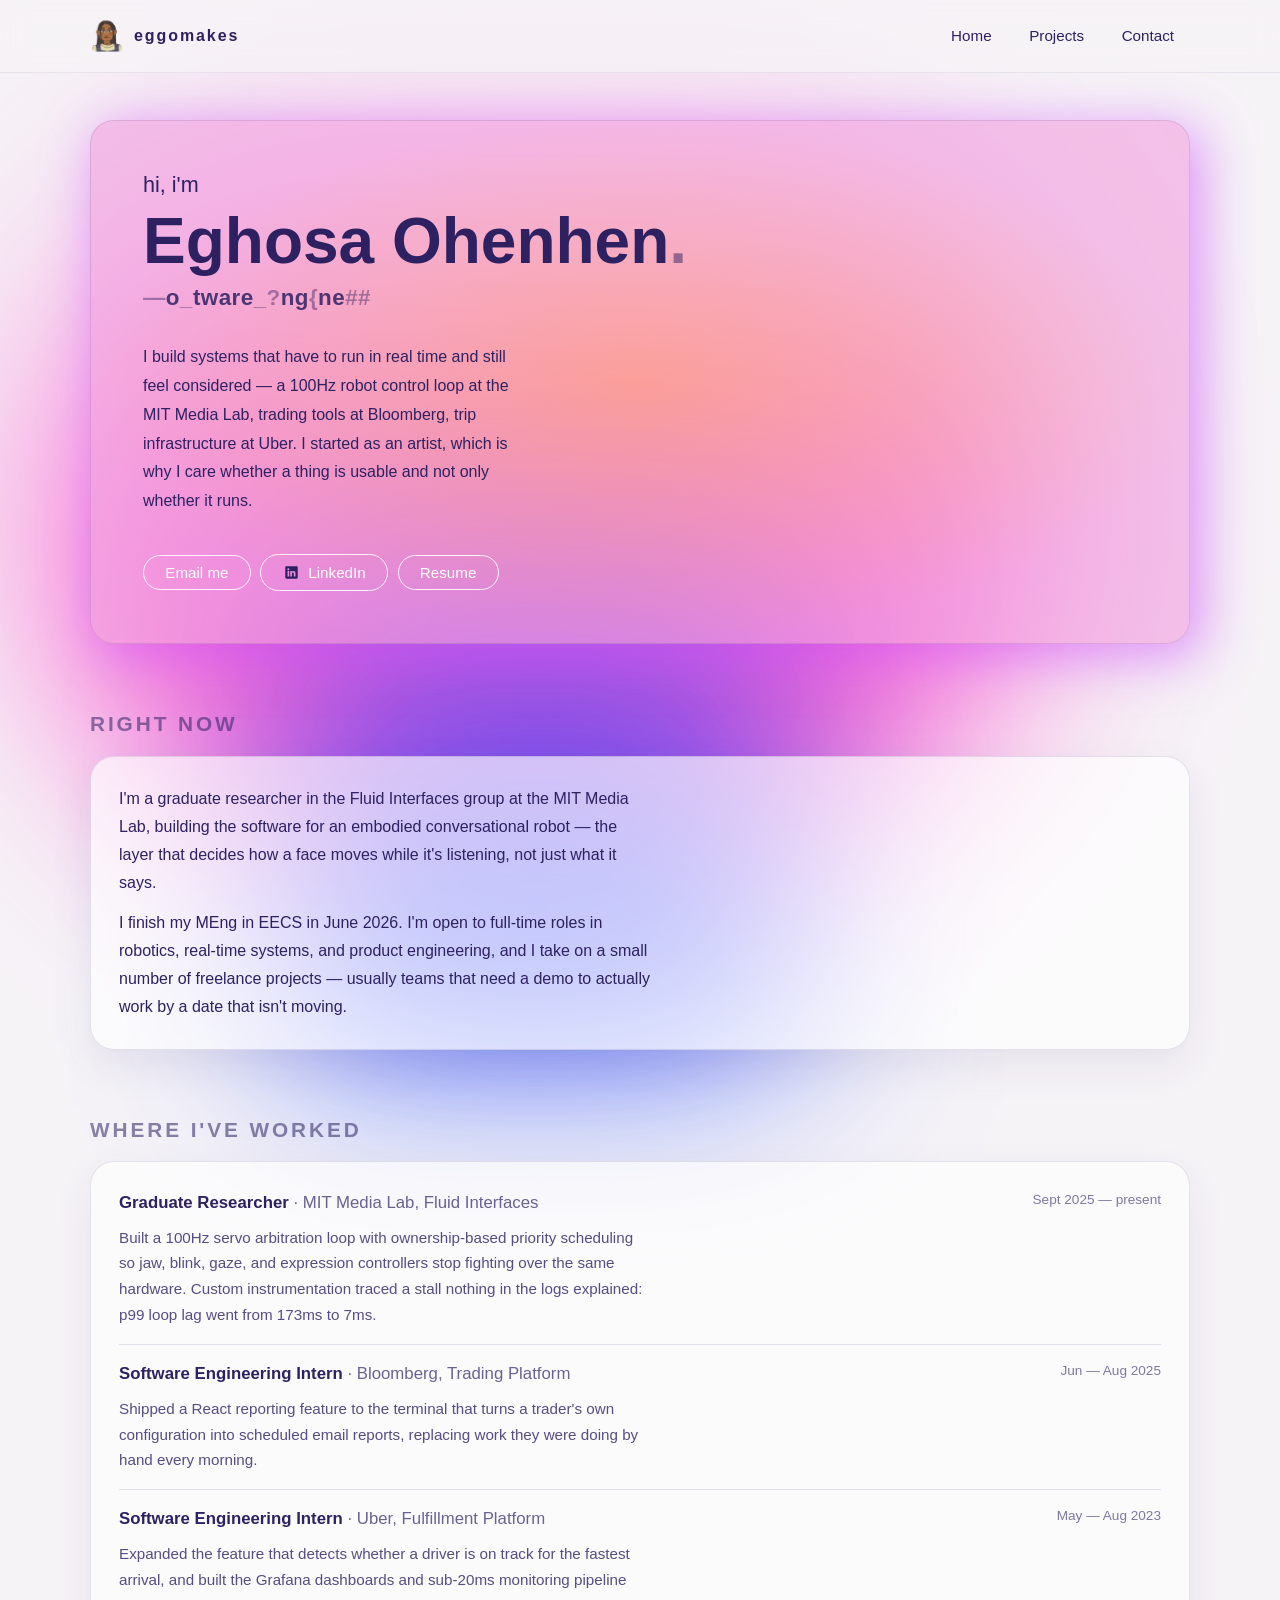
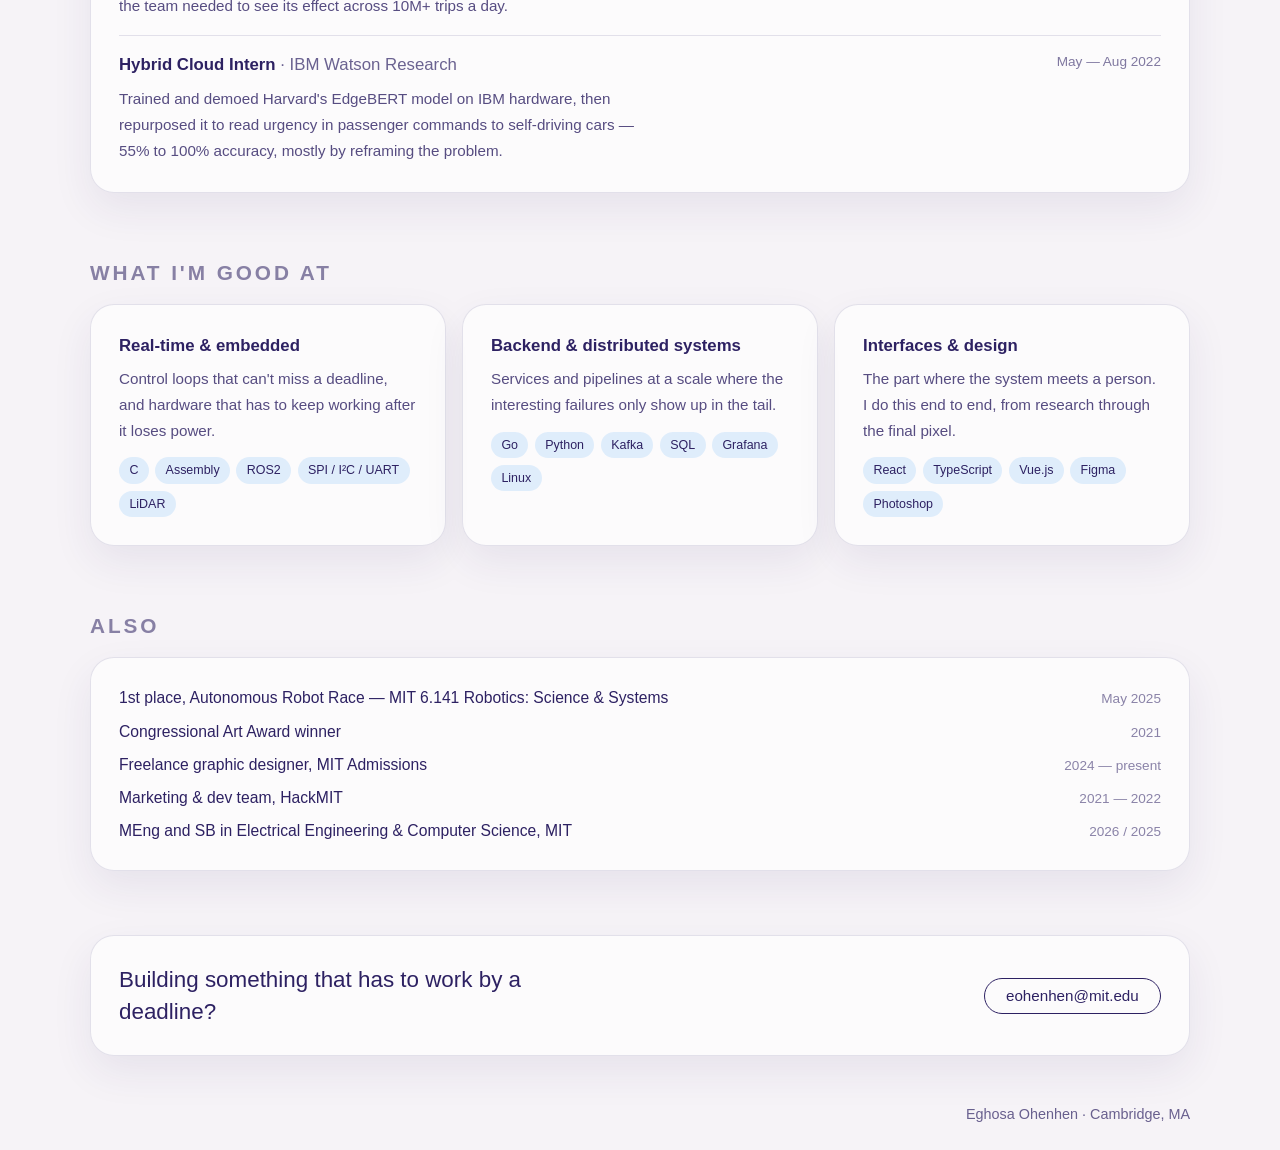
==== src/index.html @ 1867fb24 "Initial commit" ====
<!DOCTYPE html>
<html lang="en">
  <head>
    <meta charset="utf-8" />
    <title>Eghosa Ohenhen — Software Engineer</title>
    <link rel="icon" href="assets/images/icon.svg" />
    <meta name="viewport" content="width=device-width, initial-scale=1" />
    <meta
      name="description"
      content="Eghosa Ohenhen — MIT EECS '26. Real-time robotics at the MIT Media Lab, distributed systems at Bloomberg and Uber, and a design background that predates all of it."
    />
    <link rel="stylesheet" href="assets/css/main.css" />
  </head>
  <body>
    <div class="bg-accent-shape">
      <div class="bg-circle"></div>
      <div class="bg-rect"></div>
    </div>

    <nav class="navbar">
      <div class="nav-container">
        <a href="index.html" class="nav-logo" aria-label="Go to home page">
          <img src="assets/images/icon.svg" alt="" />
          <span>eggomakes</span>
        </a>
        <ul class="nav-menu">
          <li class="nav-item"><a href="index.html" class="nav-link">Home</a></li>
          <li class="nav-item"><a href="projects.html" class="nav-link">Projects</a></li>
          <li class="nav-item"><a href="#contact" class="nav-link">Contact</a></li>
        </ul>
        <button class="nav-toggle" type="button" aria-label="Toggle navigation">
          <span class="bar"></span>
          <span class="bar"></span>
          <span class="bar"></span>
        </button>
      </div>
    </nav>

    <main class="page">
      <!-- ============================ HERO ============================ -->
      <header class="callout-bg hero">
        <div class="prefix">hi, i'm</div>
        <div class="title"><b>Eghosa Ohenhen</b><b class="emp">.</b></div>

        <!-- textscrambler.js targets .roles and cycles the phrase list -->
        <span class="roles">Software Engineer</span>

        <p class="hero__lede">
          I build systems that have to run in real time and still feel considered — a
          100Hz robot control loop at the MIT Media Lab, trading tools at Bloomberg,
          trip infrastructure at Uber. I started as an artist, which is why I care
          whether a thing is usable and not only whether it runs.
        </p>

        <div class="actions">
          <a class="btn" href="mailto:eohenhen@mit.edu">Email me</a>
          <a class="btn" href="https://www.linkedin.com/in/eghosa-ohenhen-010925201/" target="_blank" rel="noopener">
            <img src="assets/images/linkedin.svg" alt="" />
            LinkedIn
          </a>
          <!-- Drop your PDF at this path, or delete this button until you have one. -->
          <a class="btn" href="assets/eghosa-ohenhen-resume.pdf" target="_blank" rel="noopener">Resume</a>
          <!-- Add GitHub here once the profile is tidy:
          <a class="btn" href="https://github.com/YOURHANDLE" target="_blank" rel="noopener">GitHub</a>
          -->
        </div>
      </header>

      <!-- ============================ NOW ============================= -->
      <section>
        <h2 class="section__title">Right now</h2>
        <div class="panel now">
          <p>
            I'm a graduate researcher in the Fluid Interfaces group at the MIT Media
            Lab, building the software for an embodied conversational robot — the layer
            that decides how a face moves while it's listening, not just what it says.
          </p>
          <p>
            I finish my MEng in EECS in June 2026. I'm open to full-time roles in
            robotics, real-time systems, and product engineering, and I take on a small
            number of freelance projects — usually teams that need a demo to actually
            work by a date that isn't moving.
          </p>
        </div>
      </section>

      <!-- ========================= EXPERIENCE ========================= -->
      <section>
        <h2 class="section__title">Where I've worked</h2>
        <div class="panel roles-list">
          <article class="role">
            <h3 class="role__title">
              Graduate Researcher <span class="role__org">· MIT Media Lab, Fluid Interfaces</span>
            </h3>
            <div class="role__date">Sept 2025 — present</div>
            <p class="role__note">
              Built a 100Hz servo arbitration loop with ownership-based priority
              scheduling so jaw, blink, gaze, and expression controllers stop fighting
              over the same hardware. Custom instrumentation traced a stall nothing in
              the logs explained: p99 loop lag went from 173ms to 7ms.
            </p>
          </article>

          <article class="role">
            <h3 class="role__title">
              Software Engineering Intern <span class="role__org">· Bloomberg, Trading Platform</span>
            </h3>
            <div class="role__date">Jun — Aug 2025</div>
            <p class="role__note">
              Shipped a React reporting feature to the terminal that turns a trader's own
              configuration into scheduled email reports, replacing work they were doing
              by hand every morning.
            </p>
          </article>

          <article class="role">
            <h3 class="role__title">
              Software Engineering Intern <span class="role__org">· Uber, Fulfillment Platform</span>
            </h3>
            <div class="role__date">May — Aug 2023</div>
            <p class="role__note">
              Expanded the feature that detects whether a driver is on track for the
              fastest arrival, and built the Grafana dashboards and sub-20ms monitoring
              pipeline the team needed to see its effect across 10M+ trips a day.
            </p>
          </article>

          <article class="role">
            <h3 class="role__title">
              Hybrid Cloud Intern <span class="role__org">· IBM Watson Research</span>
            </h3>
            <div class="role__date">May — Aug 2022</div>
            <p class="role__note">
              Trained and demoed Harvard's EdgeBERT model on IBM hardware, then
              repurposed it to read urgency in passenger commands to self-driving cars —
              55% to 100% accuracy, mostly by reframing the problem.
            </p>
          </article>
        </div>
      </section>

      <!-- =========================== SKILLS =========================== -->
      <section>
        <h2 class="section__title">What I'm good at</h2>
        <div class="skills">
          <div class="panel skill">
            <h3>Real-time &amp; embedded</h3>
            <p>
              Control loops that can't miss a deadline, and hardware that has to keep
              working after it loses power.
            </p>
            <div class="tags">
              <span class="tag">C</span><span class="tag">Assembly</span>
              <span class="tag">ROS2</span><span class="tag">SPI / I²C / UART</span>
              <span class="tag">LiDAR</span>
            </div>
          </div>

          <div class="panel skill">
            <h3>Backend &amp; distributed systems</h3>
            <p>
              Services and pipelines at a scale where the interesting failures only show
              up in the tail.
            </p>
            <div class="tags">
              <span class="tag">Go</span><span class="tag">Python</span>
              <span class="tag">Kafka</span><span class="tag">SQL</span>
              <span class="tag">Grafana</span><span class="tag">Linux</span>
            </div>
          </div>

          <div class="panel skill">
            <h3>Interfaces &amp; design</h3>
            <p>
              The part where the system meets a person. I do this end to end, from
              research through the final pixel.
            </p>
            <div class="tags">
              <span class="tag">React</span><span class="tag">TypeScript</span>
              <span class="tag">Vue.js</span><span class="tag">Figma</span>
              <span class="tag">Photoshop</span>
            </div>
          </div>
        </div>
      </section>

      <!-- =========================== HONORS =========================== -->
      <section>
        <h2 class="section__title">Also</h2>
        <div class="panel">
          <ul class="honors">
            <li>
              1st place, Autonomous Robot Race — MIT 6.141 Robotics: Science &amp; Systems
              <span>May 2025</span>
            </li>
            <li>Congressional Art Award winner <span>2021</span></li>
            <li>Freelance graphic designer, MIT Admissions <span>2024 — present</span></li>
            <li>Marketing &amp; dev team, HackMIT <span>2021 — 2022</span></li>
            <li>
              MEng and SB in Electrical Engineering &amp; Computer Science, MIT
              <span>2026 / 2025</span>
            </li>
          </ul>
        </div>
      </section>

      <!-- ============================ CTA ============================= -->
      <section id="contact">
        <div class="panel cta">
          <p>Building something that has to work by a deadline?</p>
          <a class="btn btn--ink" href="mailto:eohenhen@mit.edu">eohenhen@mit.edu</a>
        </div>
      </section>
    </main>

    <footer>
      <maintxt>Eghosa Ohenhen · Cambridge, MA</maintxt>
    </footer>

    <!-- Cycles the role line in the hero. Safe to delete if you'd rather
         the line stayed static — nothing else depends on it. -->
    <script src="assets/js/textscrambler.js"></script>

    <script>
      const navToggle = document.querySelector(".nav-toggle");
      const navMenu = document.querySelector(".nav-menu");

      navToggle.addEventListener("click", () => {
        navToggle.classList.toggle("active");
        navMenu.classList.toggle("active");
      });

      document.querySelectorAll(".nav-link").forEach((link) =>
        link.addEventListener("click", () => {
          navToggle.classList.remove("active");
          navMenu.classList.remove("active");
        })
      );
    </script>
  </body>
</html>
---- src/assets/css/main.css ----
/* =====================================================================
   eggomakes — main.css

   1.  Tokens
   2.  Base
   3.  Background accent
   4.  Navbar
   5.  Layout
   6.  Components — buttons, panels, tags, section titles
   7.  Home page
   8.  Projects page — carousel, cards, modal
   9.  Footer
   10. Responsive
   11. LEGACY — HTMAA week pages only. Delete when those pages go.
   ===================================================================== */

/* ---------------------------------------------------------------------
   1. Tokens
   --------------------------------------------------------------------- */
:root {
  --text-color: #2d2162;
  --bg-color: #f6f3f7;
  --surface-border: rgba(45, 33, 98, 0.12);
  --shadow-color: rgba(203, 72, 251, 0.24);

  --panel-bg: rgba(255, 255, 255, 0.65);
  --tag-bg: rgba(19, 137, 235, 0.12);
  --shadow-card: 0 1rem 2.5rem rgba(45, 33, 98, 0.08);
  --shadow-card-hover: 0 1.5rem 3rem rgba(45, 33, 98, 0.16);

  --radius: 1.5rem;
  --radius-pill: 999px;
  --nav-height: 4.5rem;
  --content-width: 1100px;
}

/* ---------------------------------------------------------------------
   2. Base
   --------------------------------------------------------------------- */
*,
*::before,
*::after {
  box-sizing: border-box;
}

html {
  scroll-behavior: smooth;
}

body {
  margin: 0;
  min-width: 320px;
  min-height: 100vh;
  display: flex;
  flex-direction: column;
  background: var(--bg-color);
  color: var(--text-color);
  font-family: "Inter", "Helvetica Neue", Arial, sans-serif;
  line-height: 1.5;
  padding-top: var(--nav-height);
  overflow-x: hidden;
}

a {
  color: inherit;
  text-decoration: none;
}

ul {
  margin: 0;
  padding: 0;
  list-style: none;
}

img {
  display: block;
  max-width: 100%;
}

b,
strong {
  color: var(--text-color);
  font-weight: 700;
}

maintxt {
  display: block;
}

/* Scramble character mid-transition. Used by textscrambler.js. */
.dud {
  opacity: 50%;
}

/* ---------------------------------------------------------------------
   3. Background accent
   --------------------------------------------------------------------- */
.bg-accent-shape {
  position: fixed;
  width: 64.625rem;
  height: 63.875rem;
  left: 1.25rem;
  top: 1.3125rem;
  z-index: -1;
  pointer-events: none;
}

.bg-circle,
.bg-rect {
  position: absolute;
  filter: blur(6.25rem);
}

.bg-circle {
  width: 100%;
  height: 87.42%;
  inset: 0 0 12.58% 0;
  border-radius: 50%;
  background: linear-gradient(180deg, rgba(0, 194, 255, 0) 0%, rgba(255, 41, 195, 1) 100%);
}

.bg-rect {
  width: 48.05%;
  height: 59.59%;
  top: 40.41%;
  right: 25.98%;
  bottom: 0;
  left: 25.98%;
  background: linear-gradient(180deg, rgba(24, 75, 255, 0) 0%, rgba(23, 74, 255, 1) 100%);
}

/* ---------------------------------------------------------------------
   4. Navbar
   --------------------------------------------------------------------- */
.navbar {
  position: fixed;
  top: 0;
  left: 0;
  right: 0;
  z-index: 1000;
  backdrop-filter: blur(14px);
  background: rgba(246, 243, 247, 0.68);
  border-bottom: 1px solid rgba(45, 33, 98, 0.08);
}

.nav-container {
  width: min(var(--content-width), calc(100% - 2rem));
  min-height: var(--nav-height);
  margin: 0 auto;
  display: flex;
  align-items: center;
  justify-content: space-between;
  gap: 1rem;
}

.nav-logo {
  display: flex;
  align-items: center;
  gap: 0.75rem;
  font-size: 1rem;
  font-weight: 700;
  letter-spacing: 0.12em;
  text-transform: lowercase;
}

.nav-logo img {
  width: 2rem;
  height: 2rem;
}

.nav-menu {
  display: flex;
  align-items: center;
  gap: 0.35rem;
}

.nav-link {
  display: block;
  padding: 0.7rem 1rem;
  border-radius: var(--radius-pill);
  font-size: 0.95rem;
  transition: background-color 0.2s ease, transform 0.2s ease;
}

.nav-link:hover,
.nav-link:focus-visible {
  background: rgba(45, 33, 98, 0.08);
  transform: translateY(-1px);
}

.nav-toggle {
  display: none;
  flex-direction: column;
  justify-content: center;
  gap: 0.3rem;
  padding: 0.2rem;
  border: 0;
  background: transparent;
  cursor: pointer;
}

.nav-toggle .bar {
  width: 1.5rem;
  height: 0.16rem;
  border-radius: var(--radius-pill);
  background: var(--text-color);
  transition: transform 0.2s ease, opacity 0.2s ease;
}

/* ---------------------------------------------------------------------
   5. Layout
   --------------------------------------------------------------------- */
.page {
  width: min(var(--content-width), calc(100% - 2rem));
  margin: 0 auto;
  display: flex;
  flex-direction: column;
  gap: clamp(2.5rem, 6vw, 4rem);
  padding: clamp(1.5rem, 5vw, 3rem) 0 3rem;
}

/* ---------------------------------------------------------------------
   6. Components
   --------------------------------------------------------------------- */

/* --- the big gradient card. Shared with the legacy pages. ------------ */
.callout-bg {
  width: min(48rem, 100%);
  min-height: 20rem;
  display: flex;
  flex-direction: column;
  align-items: flex-start;
  justify-content: center;
  gap: 0.6rem;
  padding: clamp(1.75rem, 5vw, 3.25rem);
  border: 1px solid var(--surface-border);
  border-radius: var(--radius);
  background: radial-gradient(
    closest-side,
    rgba(255, 159, 104, 0.6) 0%,
    rgba(241, 159, 223, 0.6) 100%
  );
  box-shadow: 0.625rem 0.625rem 3.125rem 0.3125rem rgba(203, 72, 251, 0.5);
  font-size: clamp(2rem, 5vw, 4rem);
  line-height: 1.1;
}

.callout-bg sub {
  font-size: clamp(1rem, 2vw, 1.35rem);
  opacity: 0.5;
}

.callout-bg p {
  font-size: clamp(0.7rem, 1.5vw, 1rem);
  line-height: 1.8;
}

.callout-bg .prefix {
  font-size: clamp(1rem, 2vw, 1.35rem);
}

.callout-bg .title {
  font-weight: bold;
  padding: 0;
}

.callout-bg .title .emp {
  opacity: 50%;
}

/* --- buttons --------------------------------------------------------- */

/* On the gradient card: white outline, fills white on hover. */
.btn {
  display: inline-flex;
  align-items: center;
  gap: 0.5rem;
  padding: 0.6em 1.4em;
  border: 1px solid rgba(255, 255, 255, 0.9);
  border-radius: 2rem;
  color: #fff;
  font-size: 0.95rem;
  line-height: 1;
  transition: background-color 0.25s ease, color 0.25s ease;
}

.btn:hover,
.btn:focus-visible {
  background: #fff;
  color: var(--text-color);
}

.btn img {
  width: 1.1rem;
  height: 1.1rem;
}

/* On a light panel: ink outline, fills ink on hover. */
.btn--ink {
  border-color: var(--text-color);
  color: var(--text-color);
}

.btn--ink:hover,
.btn--ink:focus-visible {
  background: var(--text-color);
  color: var(--bg-color);
}

/* --- panels, tags, section titles ------------------------------------ */
.panel {
  padding: clamp(1.25rem, 3vw, 1.75rem);
  border: 1px solid var(--surface-border);
  border-radius: var(--radius);
  background: var(--panel-bg);
  box-shadow: var(--shadow-card);
}

.section__title {
  margin: 0 0 1rem;
  font-size: clamp(1.1rem, 2vw, 1.3rem);
  font-weight: 700;
  letter-spacing: 0.14em;
  text-transform: uppercase;
  opacity: 0.55;
}

.tags {
  display: flex;
  flex-wrap: wrap;
  gap: 0.4rem;
}

.tag {
  padding: 0.25rem 0.65rem;
  border-radius: var(--radius-pill);
  background: var(--tag-bg);
  font-size: 0.78rem;
}

/* ---------------------------------------------------------------------
   7. Home page
   --------------------------------------------------------------------- */
.hero {
  width: 100%;
  max-width: none;
}

.hero .roles {
  display: block;
  min-height: 1.4em;
  font-size: clamp(1rem, 2.2vw, 1.4rem);
  font-weight: 700;
  letter-spacing: 0.02em;
  opacity: 0.85;
}

.hero__lede {
  max-width: 44ch;
}

.actions {
  display: flex;
  flex-wrap: wrap;
  align-items: center;
  gap: 0.6rem;
  margin-top: 0.75rem;
  font-size: 1rem;
}

.now p {
  margin: 0 0 0.75rem;
  line-height: 1.75;
  max-width: 60ch;
}

.now p:last-child {
  margin-bottom: 0;
}

/* --- experience ------------------------------------------------------ */
.roles-list {
  display: flex;
  flex-direction: column;
}

.role {
  display: grid;
  grid-template-columns: 1fr auto;
  gap: 0.25rem 1rem;
  padding: 1rem 0;
  border-bottom: 1px solid var(--surface-border);
}

.role:first-child {
  padding-top: 0;
}

.role:last-child {
  border-bottom: 0;
  padding-bottom: 0;
}

.role__title {
  margin: 0;
  font-size: 1.05rem;
  font-weight: 700;
}

.role__org {
  font-weight: 400;
  opacity: 0.7;
}

.role__date {
  font-size: 0.85rem;
  opacity: 0.6;
  white-space: nowrap;
}

.role__note {
  grid-column: 1 / -1;
  margin: 0.35rem 0 0;
  font-size: 0.95rem;
  line-height: 1.7;
  opacity: 0.8;
  max-width: 62ch;
}

/* --- skills ---------------------------------------------------------- */
.skills {
  display: grid;
  grid-template-columns: repeat(auto-fit, minmax(15rem, 1fr));
  gap: 1rem;
}

.skill h3 {
  margin: 0 0 0.5rem;
  font-size: 1.05rem;
}

.skill p {
  margin: 0 0 0.85rem;
  font-size: 0.95rem;
  line-height: 1.7;
  opacity: 0.8;
}

/* --- honors ---------------------------------------------------------- */
.honors {
  display: flex;
  flex-direction: column;
  gap: 0.6rem;
}

.honors li {
  display: flex;
  flex-wrap: wrap;
  align-items: baseline;
  justify-content: space-between;
  gap: 0.5rem 1rem;
  font-size: 0.98rem;
}

.honors span {
  font-size: 0.85rem;
  opacity: 0.55;
}

/* --- closing CTA ----------------------------------------------------- */
.cta {
  display: flex;
  flex-wrap: wrap;
  align-items: center;
  justify-content: space-between;
  gap: 1rem;
}

.cta p {
  margin: 0;
  font-size: clamp(1.1rem, 2.5vw, 1.4rem);
  max-width: 34ch;
  line-height: 1.4;
}

/* ---------------------------------------------------------------------
   8. Projects page
   --------------------------------------------------------------------- */
.page-header h1 {
  margin: 0;
  font-size: clamp(2rem, 5vw, 3.5rem);
}

.page-header p {
  margin: 0.5rem 0 0;
  opacity: 0.75;
  max-width: 42rem;
  line-height: 1.7;
}

/* --- carousel: a scroll-snap strip. Arrows just scroll it. ----------- */
.carousel {
  position: relative;
}

.carousel__track {
  display: flex;
  gap: 1rem;
  overflow-x: auto;
  scroll-snap-type: x mandatory;
  scroll-padding: 0 0.25rem;
  padding: 0.5rem 0.25rem 1.25rem;
  scrollbar-width: none;
}

.carousel__track::-webkit-scrollbar {
  display: none;
}

.carousel__nav {
  position: absolute;
  top: 40%;
  z-index: 2;
  display: grid;
  place-items: center;
  width: 2.75rem;
  height: 2.75rem;
  border: 1px solid var(--surface-border);
  border-radius: var(--radius-pill);
  background: rgba(246, 243, 247, 0.85);
  backdrop-filter: blur(10px);
  color: var(--text-color);
  box-shadow: 0 0.5rem 1.5rem rgba(45, 33, 98, 0.14);
  cursor: pointer;
  transition: transform 0.2s ease, opacity 0.2s ease;
}

.carousel__nav:hover {
  transform: scale(1.08);
}

.carousel__nav[disabled] {
  opacity: 0;
  pointer-events: none;
}

.carousel__nav--prev {
  left: -1.25rem;
}

.carousel__nav--next {
  right: -1.25rem;
}

/* --- card ------------------------------------------------------------ */
.card {
  flex: 0 0 clamp(15rem, 78vw, 19rem);
  scroll-snap-align: start;
  display: flex;
  flex-direction: column;
  text-align: left;
  padding: 0;
  border: 1px solid var(--surface-border);
  border-radius: var(--radius);
  background: rgba(255, 255, 255, 0.72);
  box-shadow: var(--shadow-card);
  color: inherit;
  font: inherit;
  overflow: hidden;
  cursor: pointer;
  transition: transform 0.2s ease, box-shadow 0.2s ease;
}

.card:hover,
.card:focus-visible {
  transform: translateY(-4px);
  box-shadow: var(--shadow-card-hover);
}

.card__media {
  position: relative;
  aspect-ratio: 4 / 3;
  background: radial-gradient(
    circle at 30% 20%,
    rgba(255, 159, 104, 0.55) 0%,
    rgba(241, 159, 223, 0.4) 55%,
    rgba(255, 255, 255, 0) 100%
  );
}

.card__media img {
  width: 100%;
  height: 100%;
  object-fit: cover;
}

.card__badge {
  position: absolute;
  left: 0.75rem;
  bottom: 0.75rem;
  max-width: calc(100% - 1.5rem);
  padding: 0.3rem 0.7rem;
  border-radius: var(--radius-pill);
  background: rgba(246, 243, 247, 0.9);
  backdrop-filter: blur(8px);
  font-size: 0.7rem;
  font-weight: 700;
  letter-spacing: 0.08em;
  text-transform: uppercase;
}

.card__body {
  display: flex;
  flex-direction: column;
  gap: 0.6rem;
  padding: 1rem 1.15rem 1.25rem;
}

.card__title {
  margin: 0;
  font-size: 1.2rem;
  line-height: 1.25;
}

/* The one number worth putting on the card face. */
.card__metric {
  font-size: 0.85rem;
  opacity: 0.7;
}

.card .tags {
  margin-top: auto;
}

/* --- modal: native <dialog>, so Esc and focus trapping come free ----- */
.modal {
  width: min(38rem, calc(100% - 2rem));
  padding: 0;
  border: 1px solid var(--surface-border);
  border-radius: var(--radius);
  background: var(--bg-color);
  color: var(--text-color);
  box-shadow: 0 2rem 4rem rgba(45, 33, 98, 0.25);
}

.modal::backdrop {
  background: rgba(45, 33, 98, 0.35);
  backdrop-filter: blur(6px);
}

.modal__media {
  aspect-ratio: 16 / 9;
  background: radial-gradient(
    circle at 30% 20%,
    rgba(255, 159, 104, 0.55) 0%,
    rgba(241, 159, 223, 0.4) 55%,
    rgba(255, 255, 255, 0) 100%
  );
}

.modal__media img {
  width: 100%;
  height: 100%;
  object-fit: cover;
}

.modal__body {
  padding: 1.5rem;
}

.modal__badge {
  font-size: 0.72rem;
  font-weight: 700;
  letter-spacing: 0.08em;
  text-transform: uppercase;
  opacity: 0.6;
}

.modal__title {
  margin: 0.35rem 0 0.75rem;
  font-size: clamp(1.5rem, 4vw, 2rem);
  line-height: 1.15;
}

.modal__blurb {
  margin: 0 0 1.25rem;
  line-height: 1.7;
  opacity: 0.85;
}

.modal__footer {
  display: flex;
  flex-wrap: wrap;
  align-items: center;
  justify-content: space-between;
  gap: 1rem;
}

.modal__close {
  position: absolute;
  top: 0.75rem;
  right: 0.75rem;
  width: 2.25rem;
  height: 2.25rem;
  display: grid;
  place-items: center;
  border: 0;
  border-radius: var(--radius-pill);
  background: rgba(246, 243, 247, 0.9);
  color: var(--text-color);
  font-size: 1.1rem;
  cursor: pointer;
}

[hidden] {
  display: none !important;
}

/* ---------------------------------------------------------------------
   9. Footer
   --------------------------------------------------------------------- */
footer {
  width: min(var(--content-width), calc(100% - 2rem));
  margin: 0 auto;
  padding: 0 0 1.5rem;
  text-align: right;
  font-size: 0.9rem;
  opacity: 0.7;
}

/* ---------------------------------------------------------------------
   10. Responsive
   --------------------------------------------------------------------- */
@media (max-width: 768px) {
  :root {
    --nav-height: 4rem;
  }

  .nav-toggle {
    display: flex;
  }

  .nav-menu {
    position: absolute;
    top: 100%;
    left: 1rem;
    right: 1rem;
    display: none;
    flex-direction: column;
    align-items: stretch;
    gap: 0.25rem;
    padding: 0.75rem;
    border: 1px solid var(--surface-border);
    border-radius: 1rem;
    background: rgba(246, 243, 247, 0.96);
    box-shadow: 0 1rem 2rem rgba(45, 33, 98, 0.12);
  }

  .nav-menu.active {
    display: flex;
  }

  .nav-link {
    padding: 0.85rem 1rem;
  }

  .nav-toggle.active .bar:nth-child(1) {
    transform: translateY(0.46rem) rotate(45deg);
  }

  .nav-toggle.active .bar:nth-child(2) {
    opacity: 0;
  }

  .nav-toggle.active .bar:nth-child(3) {
    transform: translateY(-0.46rem) rotate(-45deg);
  }

  .page {
    width: calc(100% - 1.5rem);
  }

  .callout-bg {
    min-height: auto;
    border-radius: 1.2rem;
    font-size: clamp(1.8rem, 9vw, 3rem);
  }

  .role {
    grid-template-columns: 1fr;
  }

  .role__date {
    order: -1;
  }

  .carousel__nav--prev {
    left: -0.5rem;
  }

  .carousel__nav--next {
    right: -0.5rem;
  }

  footer {
    width: calc(100% - 1.5rem);
    text-align: center;
    padding-bottom: 1rem;
  }

  /* legacy */
  #wrapper {
    width: min(100%, calc(100% - 1.5rem));
    padding: 1.5rem 0 2.5rem;
  }
}

@media (max-width: 480px) {
  .bg-accent-shape {
    width: 95vw;
    height: 95vw;
    left: 50%;
    top: 5rem;
    transform: translateX(-50%);
  }

  .callout-bg {
    box-shadow: 0.3rem 0.3rem 1.5rem 0.15rem rgba(203, 72, 251, 0.5);
  }
}

@media (prefers-reduced-motion: reduce) {
  html {
    scroll-behavior: auto;
  }

  .card,
  .carousel__nav,
  .nav-link,
  .btn {
    transition: none;
  }
}

/* =====================================================================
   11. LEGACY — HTMAA week pages only

   Nothing on index.html or projects.html uses these. They're kept so
   week1–week14.html and finalproject.html keep rendering. When those
   pages are retired or rebuilt, delete this whole block.
   ===================================================================== */
#wrapper {
  width: min(var(--content-width), calc(100% - 2rem));
  margin: 0 auto;
  flex: 1;
  display: flex;
  flex-direction: column;
  align-items: center;
  justify-content: center;
  padding: clamp(2rem, 6vw, 4rem) 0;
}

#header {
  width: 100%;
  display: flex;
  justify-content: center;
}

ul.h {
  display: flex;
  flex-direction: row;
  align-items: center;
}

ul.v {
  display: flex;
  flex-direction: column;
}

/* Anchors inside the gradient card, styled as white pill buttons.
   Superseded by .btn on the new pages. */
.callout-bg p > a {
  display: inline-block;
  font: inherit;
  color: #fff;
  text-decoration: none;
  border: 1px solid #fff;
  padding: 0.5em 1.5em;
  border-radius: 2rem;
  transition: all 0.5s ease;
}

.callout-bg a:hover {
  color: #000021;
  background-color: #fff;
}

.callout-bg#section {
  width: fit-content;
  padding: clamp(1.75rem, 5vw, 3.25rem);
  border: 1px solid var(--surface-border);
  border-radius: var(--radius);
  box-shadow: 0.625rem 0.625rem 3.125rem 0.3125rem rgba(203, 72, 251, 0.5);
  line-height: 1.1;
  background: var(--bg-color);
  opacity: 50%;
  margin: 5%;
}

.section-title {
  font-weight: 700;
}

.icon {
  width: clamp(2rem, 1.5vw, 2.5rem);
}
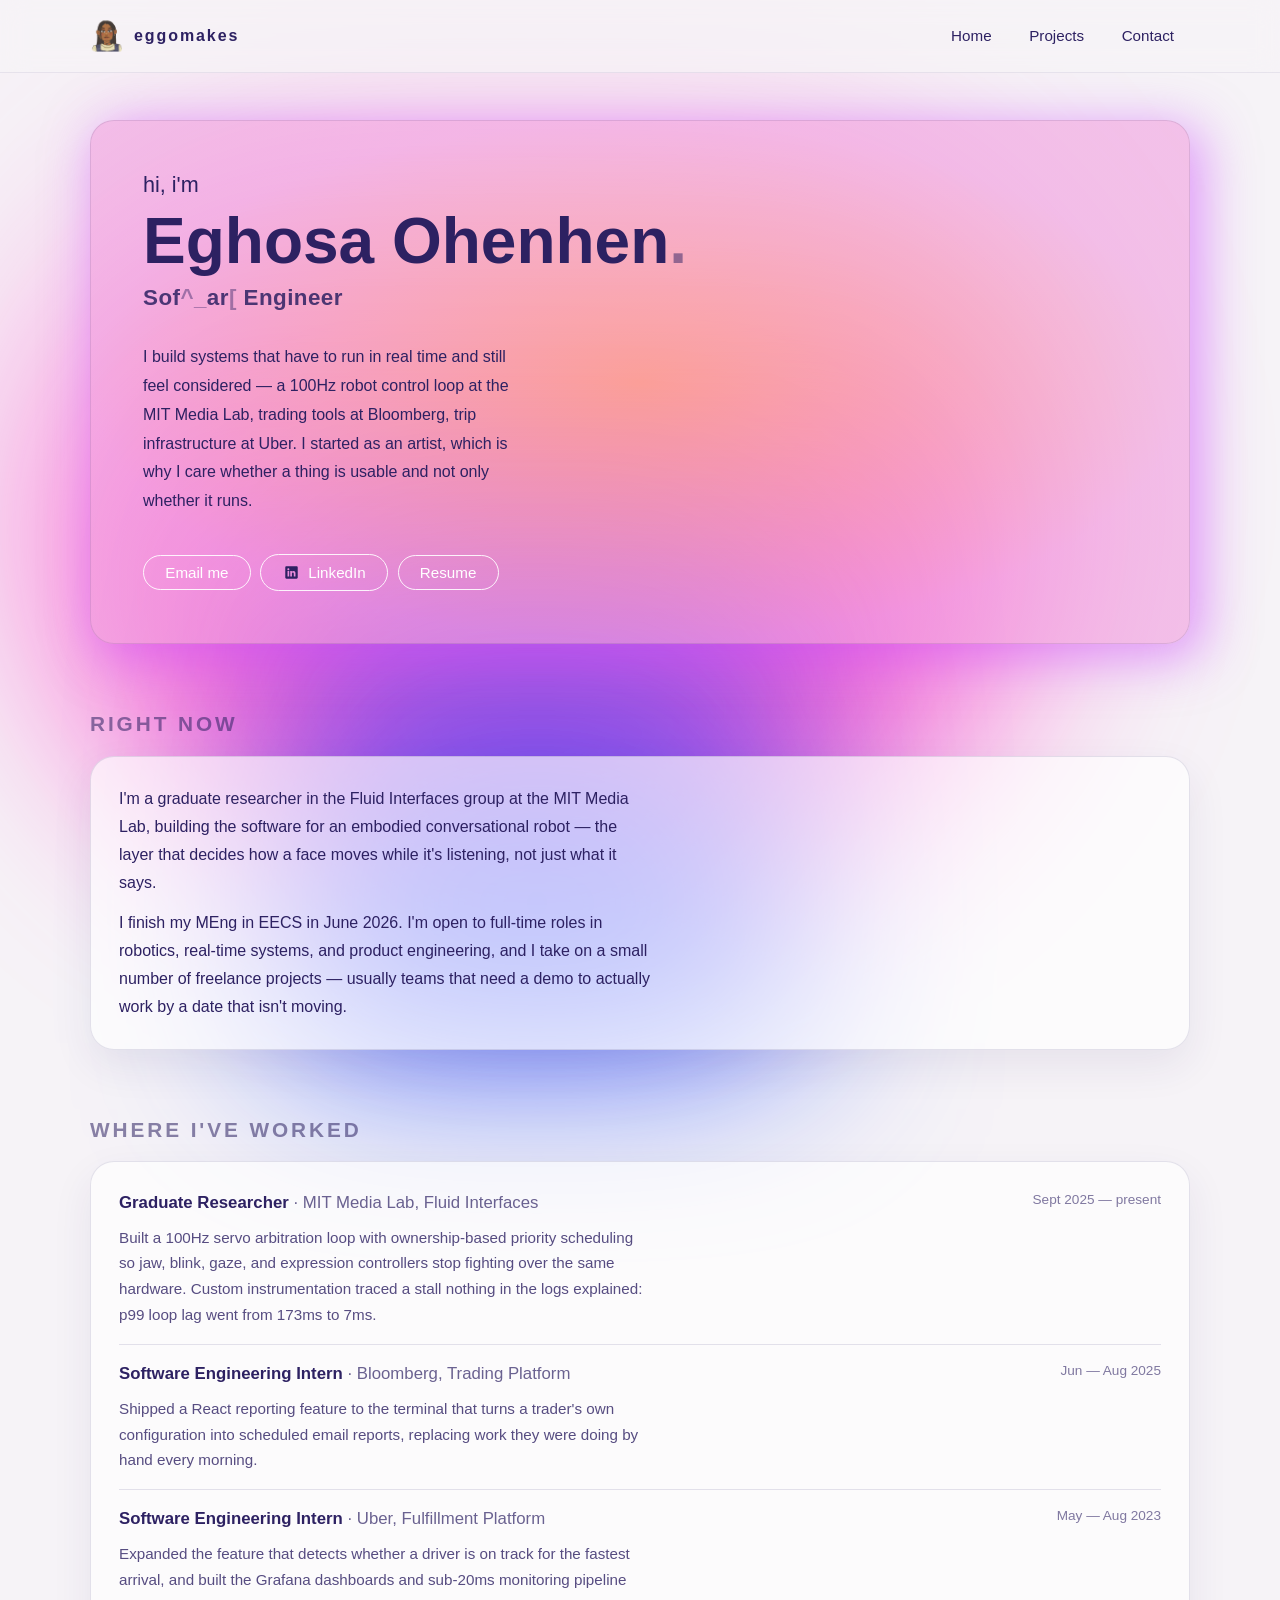
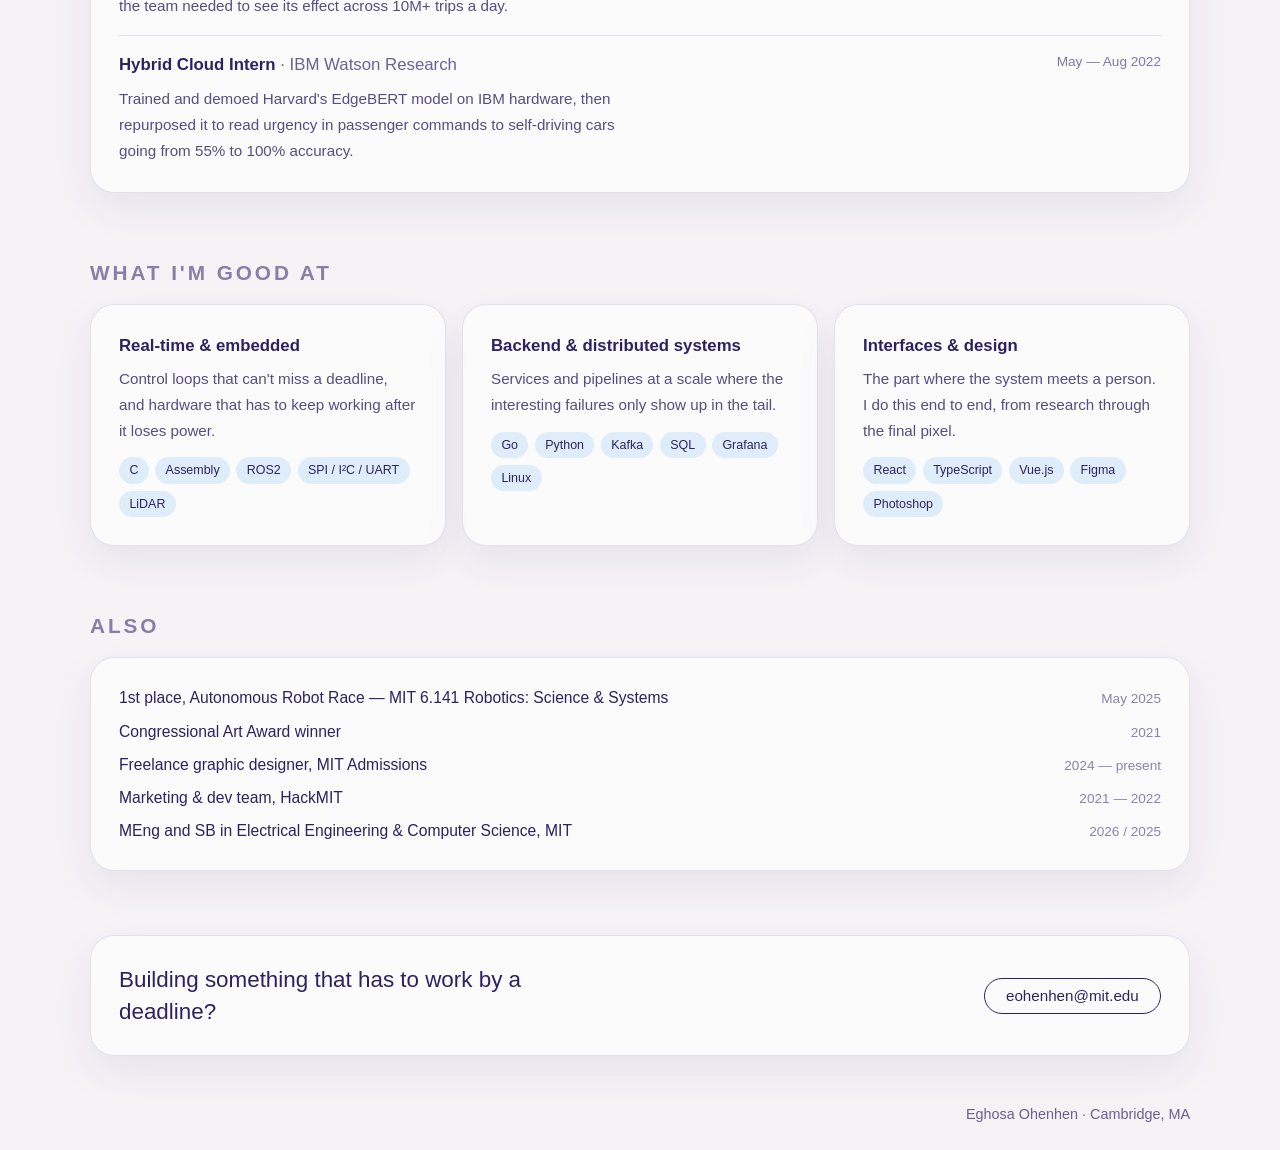
==== commit ab935121: "adding the robot pics" ====
--- a/src/index.html
+++ b/src/index.html
@@ -53,13 +53,13 @@
         </p>
 
         <div class="actions">
-          <a class="btn" href="mailto:eohenhen@mit.edu">Email me</a>
+          <a class="btn" href="mailto:eghosaohenhen2021@gmail.com">Email me</a>
           <a class="btn" href="https://www.linkedin.com/in/eghosa-ohenhen-010925201/" target="_blank" rel="noopener">
             <img src="assets/images/linkedin.svg" alt="" />
             LinkedIn
           </a>
           <!-- Drop your PDF at this path, or delete this button until you have one. -->
-          <a class="btn" href="assets/eghosa-ohenhen-resume.pdf" target="_blank" rel="noopener">Resume</a>
+          <a class="btn" href="assets/files/eghosa_reorder_resume.docx" target="_blank" rel="noopener">Resume</a>
           <!-- Add GitHub here once the profile is tidy:
           <a class="btn" href="https://github.com/YOURHANDLE" target="_blank" rel="noopener">GitHub</a>
           -->
@@ -132,8 +132,8 @@
             <div class="role__date">May — Aug 2022</div>
             <p class="role__note">
               Trained and demoed Harvard's EdgeBERT model on IBM hardware, then
-              repurposed it to read urgency in passenger commands to self-driving cars —
-              55% to 100% accuracy, mostly by reframing the problem.
+              repurposed it to read urgency in passenger commands to self-driving cars going from
+              55% to 100% accuracy.
             </p>
           </article>
         </div>
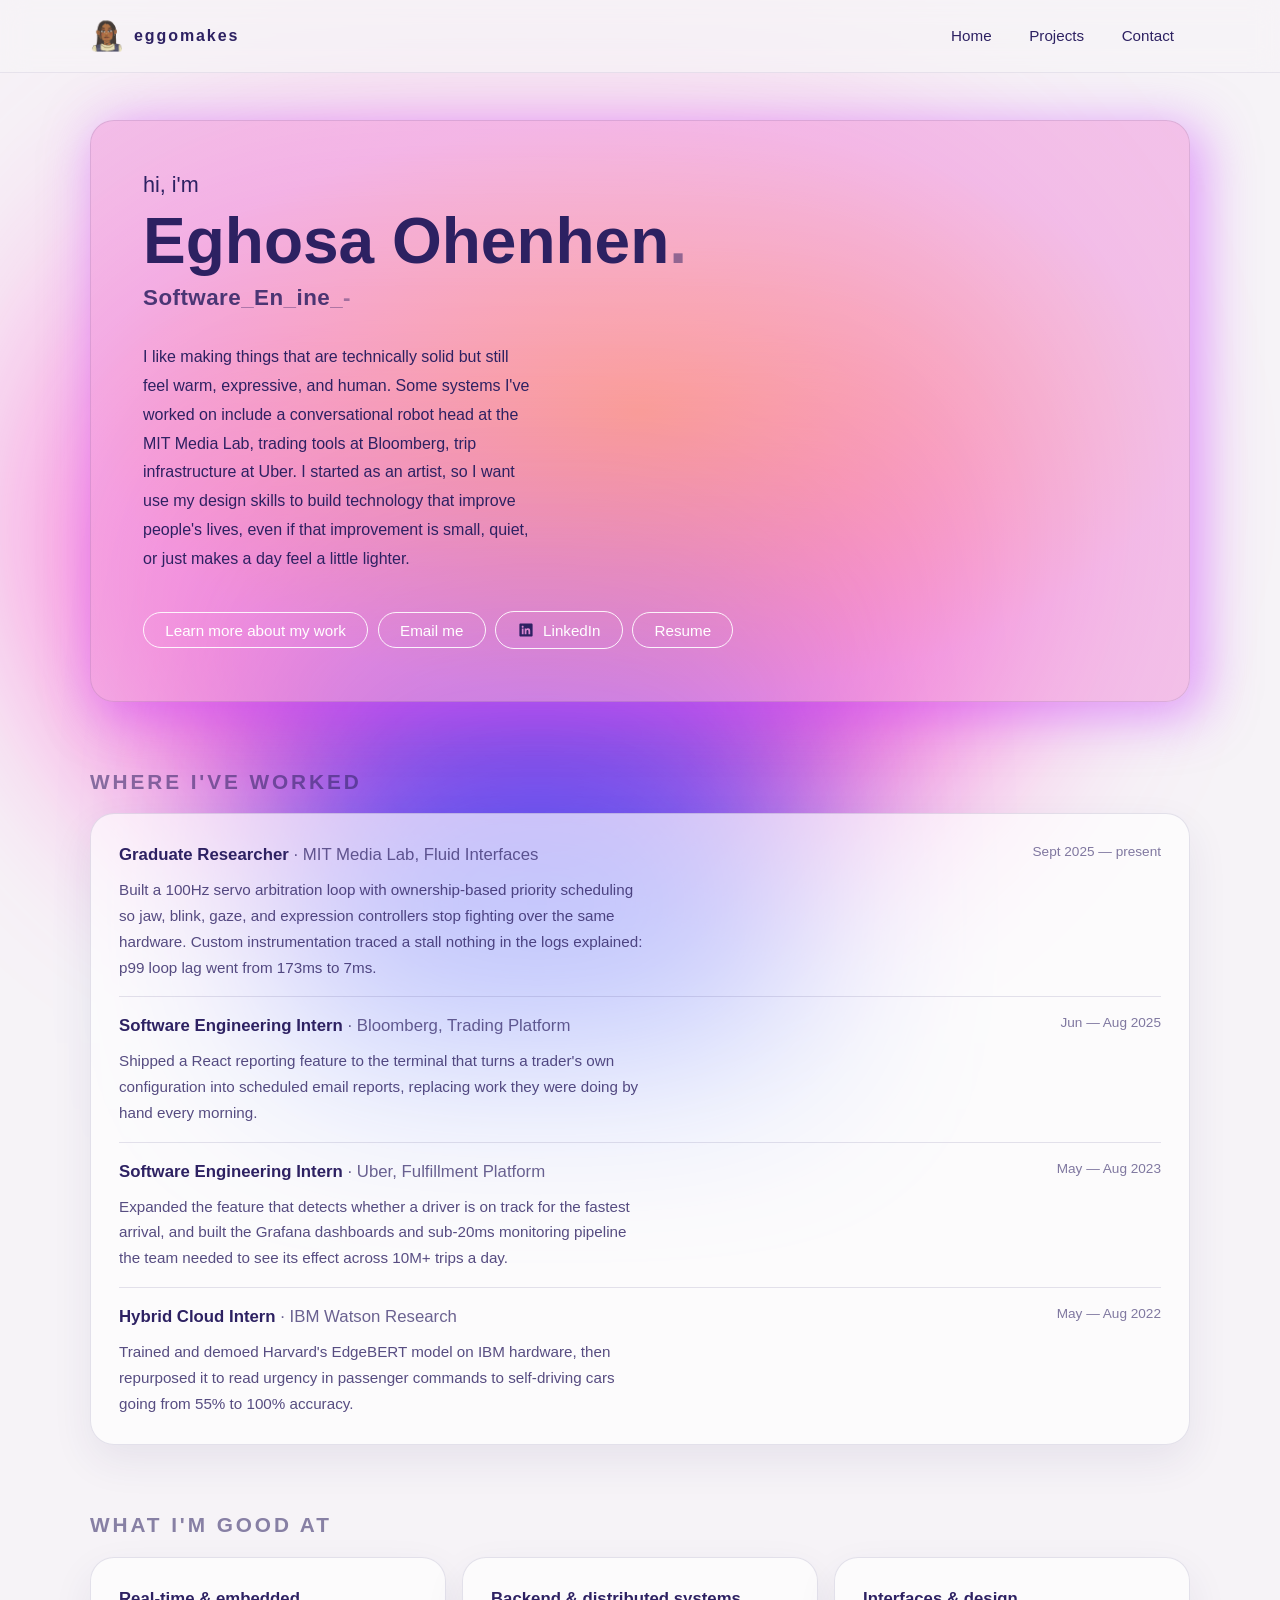
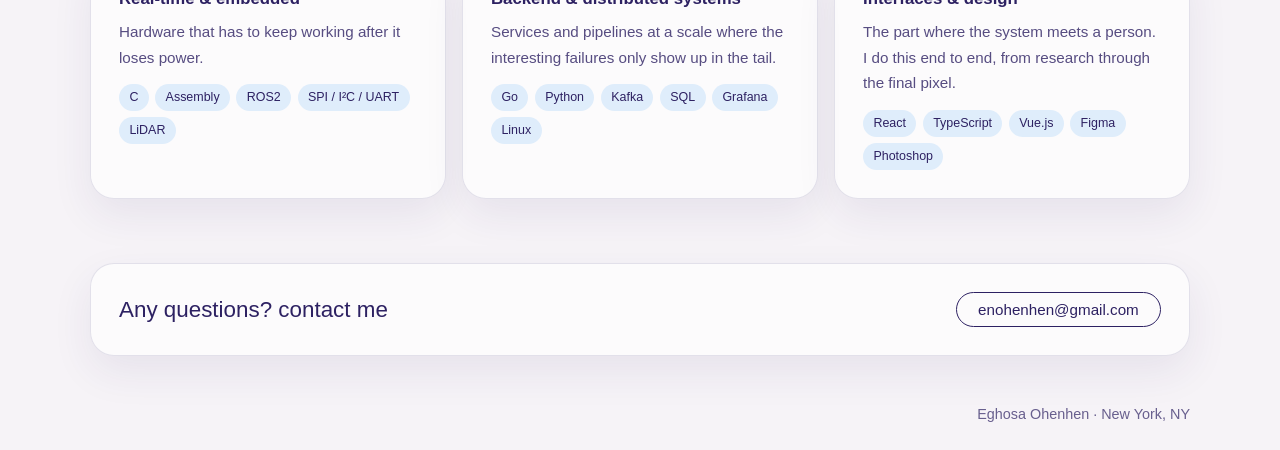
==== commit 0fbd32e7: "added all the info i need now" ====
--- a/src/index.html
+++ b/src/index.html
@@ -7,7 +7,7 @@
     <meta name="viewport" content="width=device-width, initial-scale=1" />
     <meta
       name="description"
-      content="Eghosa Ohenhen — MIT EECS '26. Real-time robotics at the MIT Media Lab, distributed systems at Bloomberg and Uber, and a design background that predates all of it."
+      content=" my work sits at the intersection of art, embedded systems, and software."
     />
     <link rel="stylesheet" href="assets/css/main.css" />
   </head>
@@ -45,14 +45,16 @@
         <!-- textscrambler.js targets .roles and cycles the phrase list -->
         <span class="roles">Software Engineer</span>
 
-        <p class="hero__lede">
-          I build systems that have to run in real time and still feel considered — a
-          100Hz robot control loop at the MIT Media Lab, trading tools at Bloomberg,
-          trip infrastructure at Uber. I started as an artist, which is why I care
-          whether a thing is usable and not only whether it runs.
+        <p class="hero__lede"> 
+          I like making things that are technically solid but still feel warm, expressive, and human.
+
+          Some systems I've worked on include a
+          conversational robot head at the MIT Media Lab, trading tools at Bloomberg,
+          trip infrastructure at Uber. I started as an artist, so I want use my design skills to build technology that improve people's lives, even if that improvement is small, quiet, or just makes a day feel a little lighter.
         </p>
 
         <div class="actions">
+          <a class="btn" href="projects.html">Learn more about my work</a>
           <a class="btn" href="mailto:eghosaohenhen2021@gmail.com">Email me</a>
           <a class="btn" href="https://www.linkedin.com/in/eghosa-ohenhen-010925201/" target="_blank" rel="noopener">
             <img src="assets/images/linkedin.svg" alt="" />
@@ -67,7 +69,7 @@
       </header>
 
       <!-- ============================ NOW ============================= -->
-      <section>
+      <!-- <section>
         <h2 class="section__title">Right now</h2>
         <div class="panel now">
           <p>
@@ -82,7 +84,7 @@
             work by a date that isn't moving.
           </p>
         </div>
-      </section>
+      </section> -->
 
       <!-- ========================= EXPERIENCE ========================= -->
       <section>
@@ -146,7 +148,7 @@
           <div class="panel skill">
             <h3>Real-time &amp; embedded</h3>
             <p>
-              Control loops that can't miss a deadline, and hardware that has to keep
+              Hardware that has to keep
               working after it loses power.
             </p>
             <div class="tags">
@@ -185,7 +187,7 @@
       </section>
 
       <!-- =========================== HONORS =========================== -->
-      <section>
+      <!-- <section>
         <h2 class="section__title">Also</h2>
         <div class="panel">
           <ul class="honors">
@@ -202,19 +204,23 @@
             </li>
           </ul>
         </div>
-      </section>
+      </section> -->
 
       <!-- ============================ CTA ============================= -->
       <section id="contact">
         <div class="panel cta">
-          <p>Building something that has to work by a deadline?</p>
-          <a class="btn btn--ink" href="mailto:eohenhen@mit.edu">eohenhen@mit.edu</a>
+          <!-- need building automation software -->
+          <!-- drafting marketing materials for your business -->
+           <!-- -->
+          <p>Any questions? contact me</p>
+          <!-- <span class="roles">Software Engineer</span> -->
+          <a class="btn btn--ink" href="mailto:enohenhen@gmail.com">enohenhen@gmail.com</a>
         </div>
       </section>
     </main>
 
     <footer>
-      <maintxt>Eghosa Ohenhen · Cambridge, MA</maintxt>
+      <maintxt>Eghosa Ohenhen · New York, NY</maintxt>
     </footer>
 
     <!-- Cycles the role line in the hero. Safe to delete if you'd rather
--- a/src/assets/css/main.css
+++ b/src/assets/css/main.css
@@ -634,6 +634,7 @@
 
 /* --- modal: native <dialog>, so Esc and focus trapping come free ----- */
 .modal {
+  position: relative; /* anchors the absolute .modal__close to the dialog */
   width: min(38rem, calc(100% - 2rem));
   padding: 0;
   border: 1px solid var(--surface-border);
@@ -697,6 +698,7 @@
 }
 
 .modal__close {
+  
   position: absolute;
   top: 0.75rem;
   right: 0.75rem;
@@ -714,6 +716,83 @@
 
 [hidden] {
   display: none !important;
+}
+
+/* --- modal detail variant -------------------------------------------
+   The structured version: lead line, run-in problem/built/result
+   sections, an optional result figure, a stack row, and links.
+   The blurb version reuses .modal__blurb above; this adds the rest.
+   The modal scrolls its body so a long write-up stays usable.
+   ------------------------------------------------------------------- */
+.modal[open] {
+  display: flex;
+  flex-direction: column;
+  max-height: 85vh;
+}
+
+.modal__media {
+  flex: 0 0 auto;
+}
+
+.modal__body {
+  overflow-y: auto;
+}
+
+.detail__lead {
+  margin: 0 0 1.1rem;
+  font-size: 1.05rem;
+  line-height: 1.65;
+}
+
+.detail__section {
+  margin: 0 0 1rem;
+  line-height: 1.7;
+  opacity: 0.9;
+}
+
+/* Run-in label: "The problem. ..." on the same line as its text. */
+.detail__section b {
+  color: var(--text-color);
+}
+
+.detail__figure {
+  margin: 0 0 1.1rem;
+}
+
+.detail__figure img {
+  width: 100%;
+  border: 1px solid var(--surface-border);
+  border-radius: 0.85rem;
+}
+
+.detail__figure figcaption {
+  margin-top: 0.4rem;
+  font-size: 0.82rem;
+  opacity: 0.6;
+}
+
+.detail__stack {
+  margin: 0 0 1.25rem;
+  font-size: 0.9rem;
+  line-height: 1.6;
+}
+
+.detail__stack b {
+  letter-spacing: 0.06em;
+  text-transform: uppercase;
+  font-size: 0.72rem;
+  opacity: 0.55;
+}
+
+.detail__links {
+  display: flex;
+  flex-wrap: wrap;
+  gap: 0.5rem;
+}
+
+.detail__links .btn--ink {
+  font-size: 0.85rem;
+  padding: 0.5em 1.1em;
 }
 
 /* ---------------------------------------------------------------------
